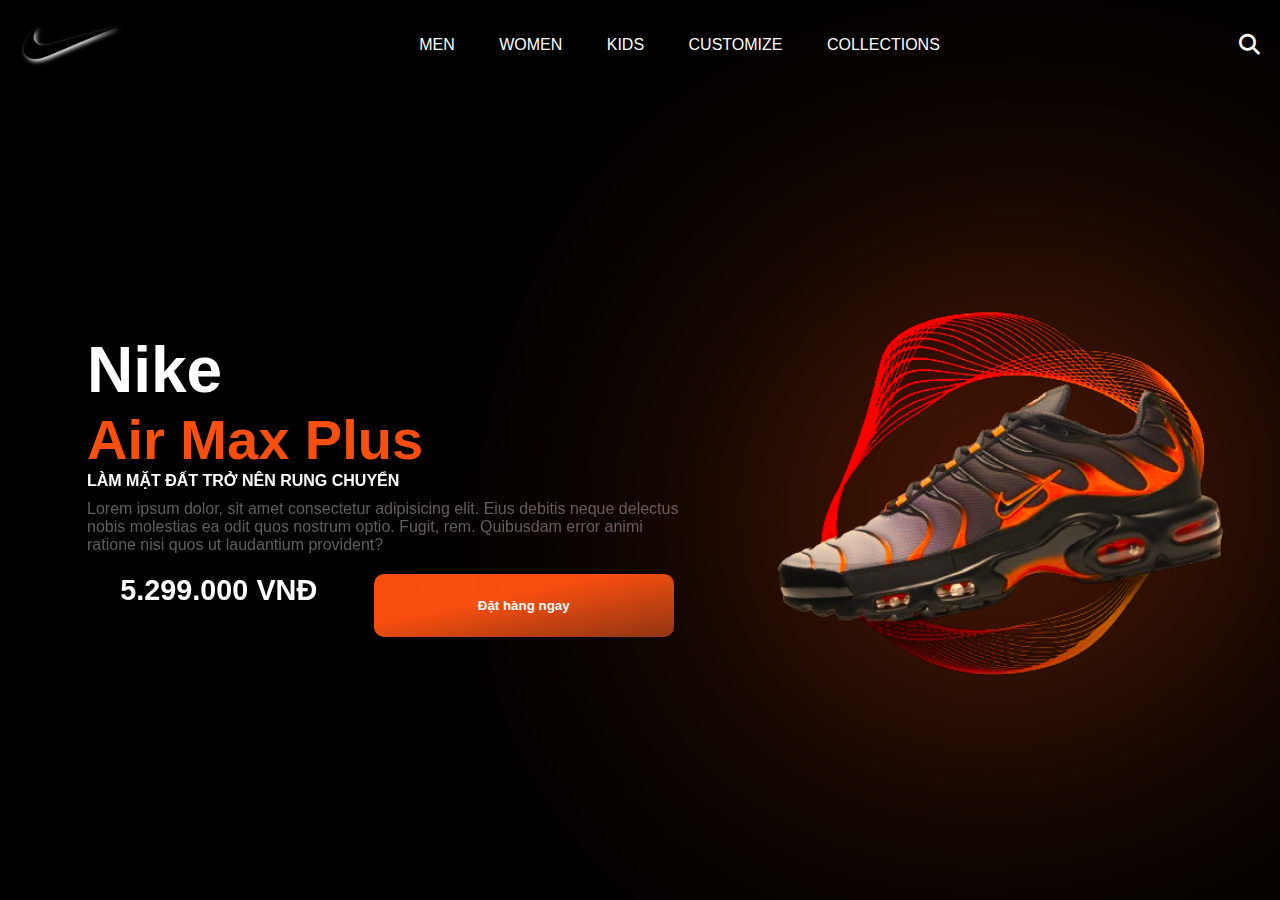
==== Case strudy/index.html @ b63639b7 "add ." ====
<!DOCTYPE html>
<html lang="en">
<head>
    <meta charset="UTF-8">
    <meta name="viewport" content="width=device-width, initial-scale=1.0">
    <link rel="stylesheet" href="https://cdnjs.cloudflare.com/ajax/libs/font-awesome/6.5.1/css/all.min.css">
    <link rel="stylesheet" href="https://unpkg.com/aos@next/dist/aos.css" />
    <link rel="stylesheet" href="style.css">
    <link rel="icon" type="image/x-icon" href="favicon.ico">
    <title>Shoes Store</title>
</head>
<body>
    <nav>
        <div class="container">
            <div class="logo">
                <img src="NikeLogoPNGImage.png" alt="">
            </div>
            <div class="links">
                <a href="">MEN</a>
                <a href="">WOMEN</a>
                <a href="">KIDS</a>
                <a href="">CUSTOMIZE</a>
                <a href="">COLLECTIONS</a>
            </div>
            <div class="search">
                <i class="fa-solid fa-magnifying-glass"></i>
            </div>
        </div>
    </nav>
    <section>
        <div class="content">
            <div class="main-content">
                <h1 data-aos="fade-right" data-aos-duration="2000">Nike</h1>
                <h2 data-aos="fade-left" data-aos-duration="2000" data-aos-delay="200">Air Max Plus</h2>
                <h4 data-aos="fade-right" data-aos-duration="2000" data-aos-delay="400">LÀM MẶT ĐẤT TRỞ NÊN RUNG CHUYỂN</h4>
                <p data-aos="flip-down" data-aos-duration="2000" data-aos-delay="600">Lorem ipsum dolor, sit amet consectetur adipisicing elit. Eius debitis neque delectus nobis molestias ea odit quos nostrum optio. Fugit, rem. Quibusdam error animi ratione nisi quos ut laudantium provident?</p>
                <div class="order">
                    <h3 data-aos="zoom-in-right" data-aos-duration="2000" data-aos-delay="800">5.299.000 VNĐ</h3>
                    <button data-aos="zoom-in-left" data-aos-duration="2000" data-aos-delay="800">Đặt hàng ngay</button>
                </div>
            </div>
            <div class="image">
                <img src="shoes.png" data-aos="zoom-in" data-aos-duration="2000">
            </div>
        </div>
    </section>
    <script src="https://unpkg.com/aos@next/dist/aos.js"></script>
    <script>
      AOS.init({
        offset:1
      });
    </script>
</body>
</html>
---- Case strudy/style.css ----
*{
    padding: 0;
    margin: 0;
    font-family: 'Poppins', sans-serif;
    box-sizing: border-box;
}

body{
    width: 100%;
    height: 100vh;
    overflow: hidden;
    background-color: black;
}

nav{
    width: 100%;
    height: 10vh;
}

.container{
    width: 100%;
    height: 100%;
    display: flex;
    justify-content: space-between;
    align-items: center;
}

.container .logo img{
    margin-left: 20px;
    width: 100px;
    filter: drop-shadow(2px 2px 2px white);
}

.container .links a{
    color: white;
    text-decoration: none;
    cursor: pointer;
    position: relative;
    margin: 0 20px;
    transition: 0.3s linear;
}

.links a::before{
    content: "";
    position: absolute;
    left: 0;
    bottom: -4px;
    width: 0;
    background-color: #f74f10;
    height: 3.5px;
    transition: 0.3s linear;
}

.links a:hover::before,
.links a:hover{
    color: #f74f10;
    width: 100%;
}

.container .search i{
    color: white;
    cursor: pointer;
    font-size: 1.3rem;
    margin-right: 20px;
}

/* Section Starts */

section{
    width: 100%;
    height: 90vh;
}

section .content{
    display: flex;
    width: 100%;
    height: 100%;
    justify-content: space-around;
    align-items: center;
}

.content .main-content{
    color: white;
    max-width: 600px;
    width: 100%;
    margin: 0 auto;
}

.main-content h1{
    font-size: clamp(2rem, 1rem + 5vw, 4rem);
}

.main-content h2{
    color: #f74f10;
    font-size: clamp(2rem, 1rem + 5vw, 3.5rem);
}

.main-content p{
    margin-top: 10px;
    color: #635e5c;
}

.main-content .order{
    display: flex;
    margin: 20px 10px;
    width: 100%;
    justify-content: space-around;
    min-height: 7vh;
}

.order h3{
    font-size: 1.8rem;
}

.order button{
    min-width: 50%;
    margin-left: 10px;
    border: none;
    outline: none;
    border-radius: 10px;
    background: linear-gradient(to bottom right, #f74f10 40%, #8a3313) ;
    color: white;
    font-weight: 700;
    padding: 0 2px;
    font-size: clamp(0.6rem, 1rem 5vw, 3rem);
    transition: 0.1s linear;
}

.order button:hover{
    box-shadow:  0 0 30px #f74f10;
    background: linear-gradient(to bottom right, #8a3313 ,  #f74f10 40%) ;
}

.content .image img{
    max-width: 450px;
    width: 100%;
    margin-right: 100px;
    transform: rotate(40deg) translateX(900px);
    filter: drop-shadow(-10px -10px 200px #f74f10);
}
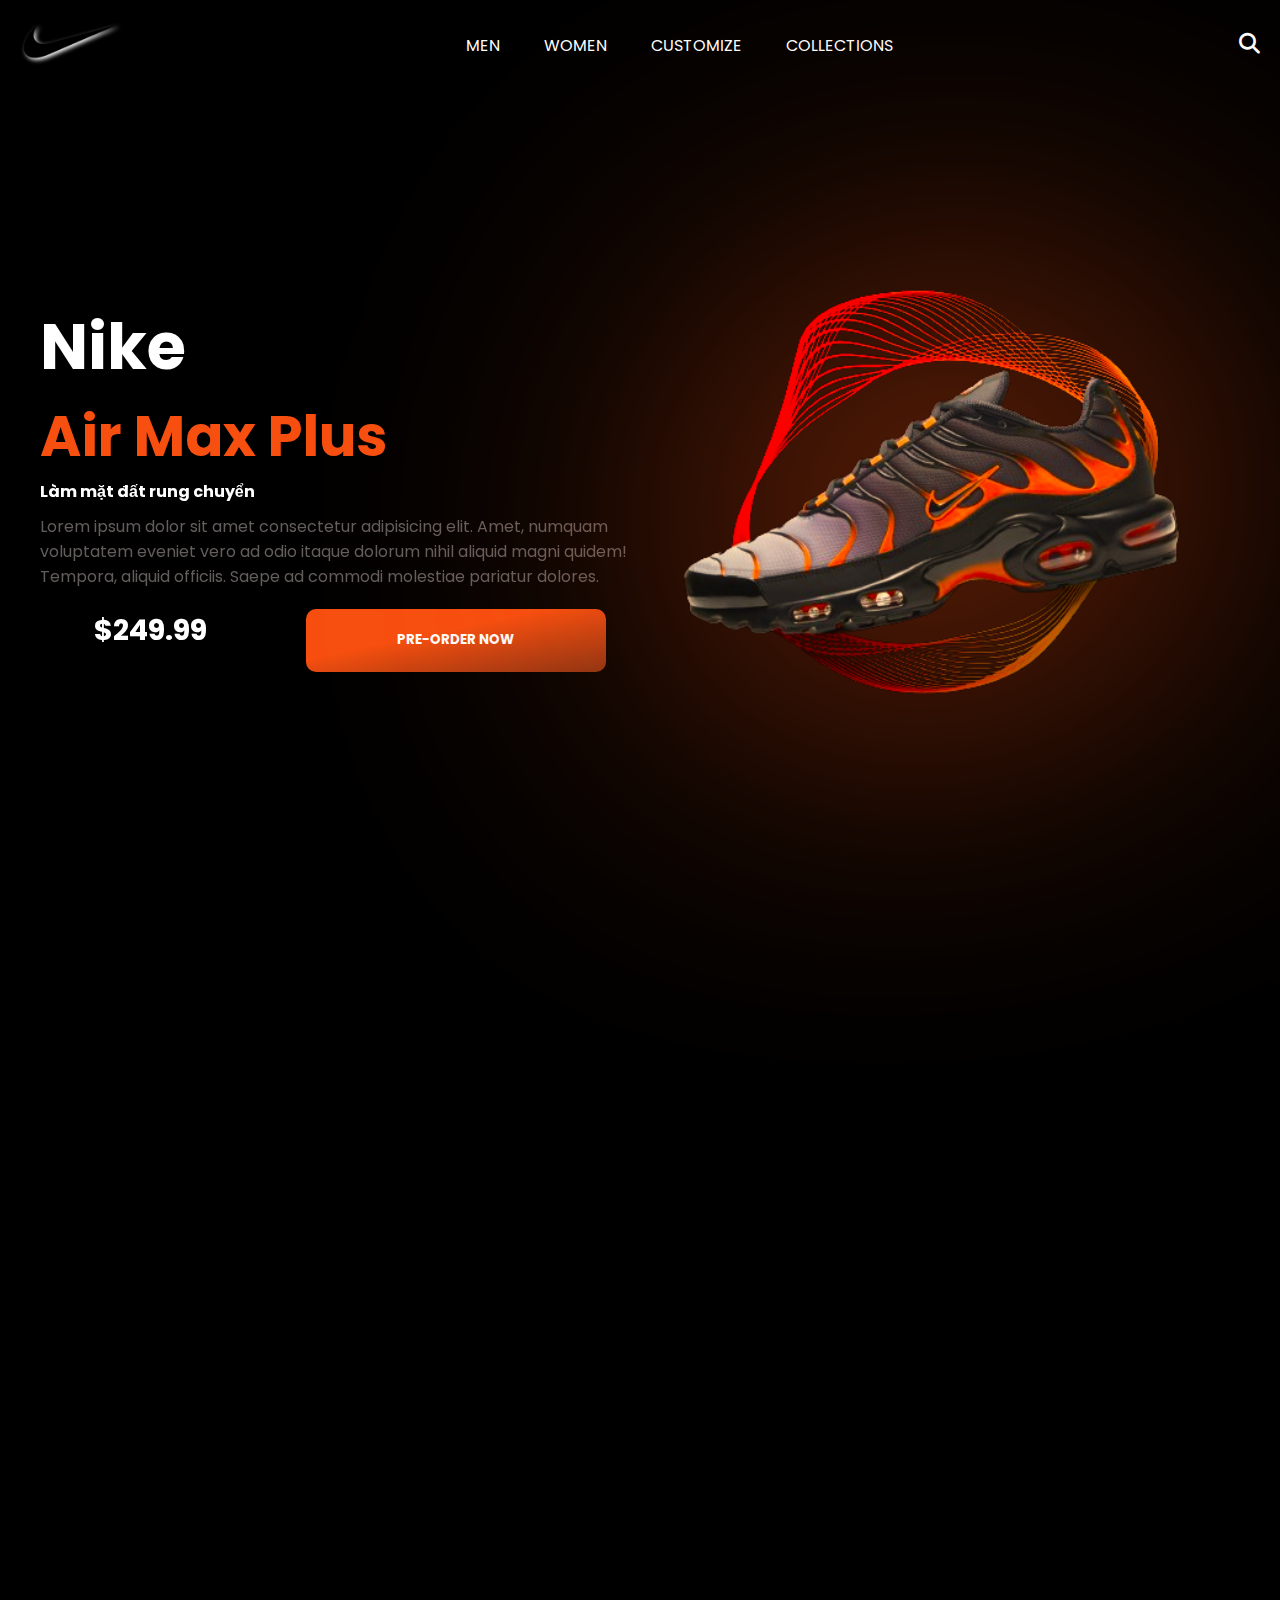
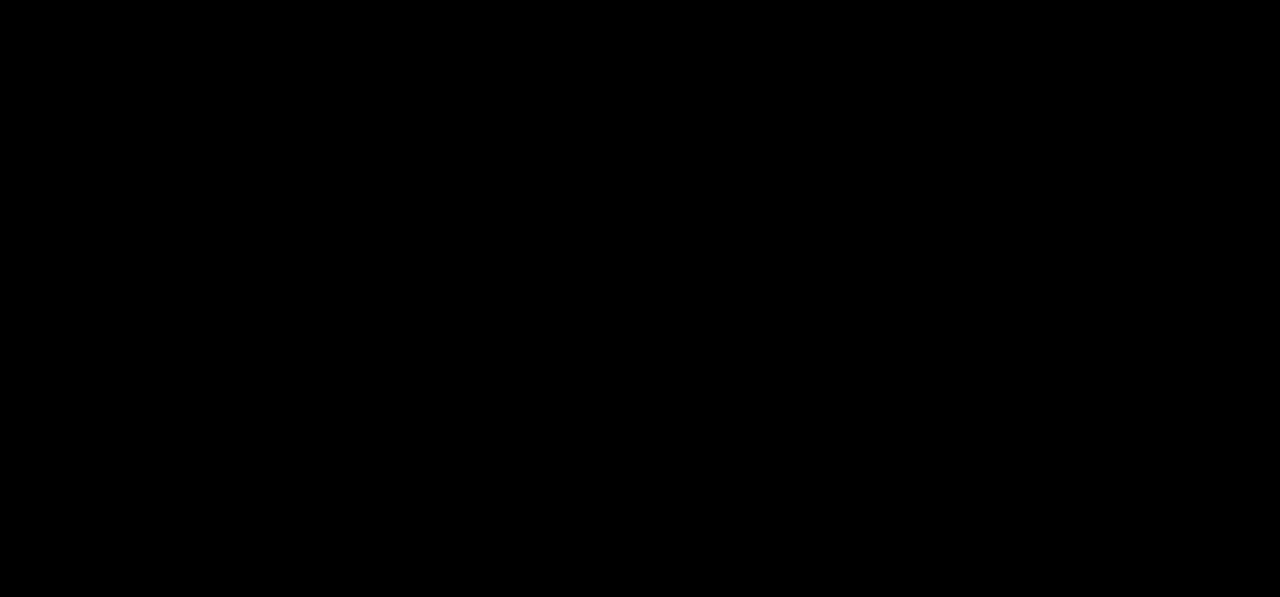
==== commit 231bad55: "add ." ====
--- a/Case strudy/index.html
+++ b/Case strudy/index.html
@@ -16,11 +16,11 @@
                 <img src="NikeLogoPNGImage.png" alt="">
             </div>
             <div class="links">
-                <a href="">MEN</a>
-                <a href="">WOMEN</a>
-                <a href="">KIDS</a>
-                <a href="">CUSTOMIZE</a>
-                <a href="">COLLECTIONS</a>
+                <a href="index.html">MEN</a>
+                <a href="women.html">WOMEN</a>
+                
+                <a href="#">CUSTOMIZE</a>
+                <a href="#">COLLECTIONS</a>
             </div>
             <div class="search">
                 <i class="fa-solid fa-magnifying-glass"></i>
@@ -32,11 +32,28 @@
             <div class="main-content">
                 <h1 data-aos="fade-right" data-aos-duration="2000">Nike</h1>
                 <h2 data-aos="fade-left" data-aos-duration="2000" data-aos-delay="200">Air Max Plus</h2>
-                <h4 data-aos="fade-right" data-aos-duration="2000" data-aos-delay="400">LÀM MẶT ĐẤT TRỞ NÊN RUNG CHUYỂN</h4>
-                <p data-aos="flip-down" data-aos-duration="2000" data-aos-delay="600">Lorem ipsum dolor, sit amet consectetur adipisicing elit. Eius debitis neque delectus nobis molestias ea odit quos nostrum optio. Fugit, rem. Quibusdam error animi ratione nisi quos ut laudantium provident?</p>
+                <h4 data-aos="fade-right" data-aos-duration="2000" data-aos-delay="400">Làm mặt đất rung chuyển</h4>
+                <p data-aos="flip-down" data-aos-duration="2000" data-aos-delay="600">Lorem ipsum dolor sit amet consectetur adipisicing elit. Amet, numquam voluptatem eveniet vero ad odio itaque dolorum nihil aliquid magni quidem! Tempora, aliquid officiis. Saepe ad commodi molestiae pariatur dolores.</p>
                 <div class="order">
-                    <h3 data-aos="zoom-in-right" data-aos-duration="2000" data-aos-delay="800">5.299.000 VNĐ</h3>
-                    <button data-aos="zoom-in-left" data-aos-duration="2000" data-aos-delay="800">Đặt hàng ngay</button>
+                    <h3 data-aos="zoom-in-right" data-aos-duration="2000" data-aos-delay="800">$249.99</h3>
+                    <button data-aos="zoom-in-left" data-aos-duration="2000" data-aos-delay="800">PRE-ORDER NOW</button>
+                </div>
+            </div>
+            <div class="image">
+                <img src="shoes.png" data-aos="zoom-in" data-aos-duration="2000">
+            </div>
+        </div>
+    </section>
+    <section>
+        <div class="content">
+            <div class="main-content">
+                <h1 data-aos="fade-right" data-aos-duration="2000">Nike</h1>
+                <h2 data-aos="fade-left" data-aos-duration="2000" data-aos-delay="200">Air Max Plus</h2>
+                <h4 data-aos="fade-right" data-aos-duration="2000" data-aos-delay="400">Làm mặt đất rung chuyển</h4>
+                <p data-aos="flip-down" data-aos-duration="2000" data-aos-delay="600">Lorem ipsum dolor sit amet consectetur adipisicing elit. Amet, numquam voluptatem eveniet vero ad odio itaque dolorum nihil aliquid magni quidem! Tempora, aliquid officiis. Saepe ad commodi molestiae pariatur dolores.</p>
+                <div class="order">
+                    <h3 data-aos="zoom-in-right" data-aos-duration="2000" data-aos-delay="800">$249.99</h3>
+                    <button data-aos="zoom-in-left" data-aos-duration="2000" data-aos-delay="800">PRE-ORDER NOW</button>
                 </div>
             </div>
             <div class="image">
--- a/Case strudy/style.css
+++ b/Case strudy/style.css
@@ -1,4 +1,4 @@
-
+@import url('https://fonts.googleapis.com/css2?family=Poppins:wght@100;200;300;400;500;600&display=swap');
 *{
     padding: 0;
     margin: 0;
@@ -138,4 +138,39 @@
     margin-right: 100px;
     transform: rotate(40deg) translateX(900px);
     filter: drop-shadow(-10px -10px 200px #f74f10);
+}
+
+@media (max-width:800px){
+    .content{
+        display: flex;
+        width: 100%;
+        flex-direction: column-reverse;
+    }
+
+    .main-content{
+        margin: 0 10px;
+    }
+}
+
+@media (min-width:884px){
+    .content .image img{
+        min-width: 500px;
+    }
+}
+
+@media (max-width:440px){
+    .links{
+        display: none;
+    }
+
+    .content .image img{
+        width: 100%;
+        margin-right: none;
+    }
+}
+.product {
+    display: flex;
+    flex-wrap: wrap;
+    background: yellow;
+    padding: 0px 100px 0px 100px; 
 }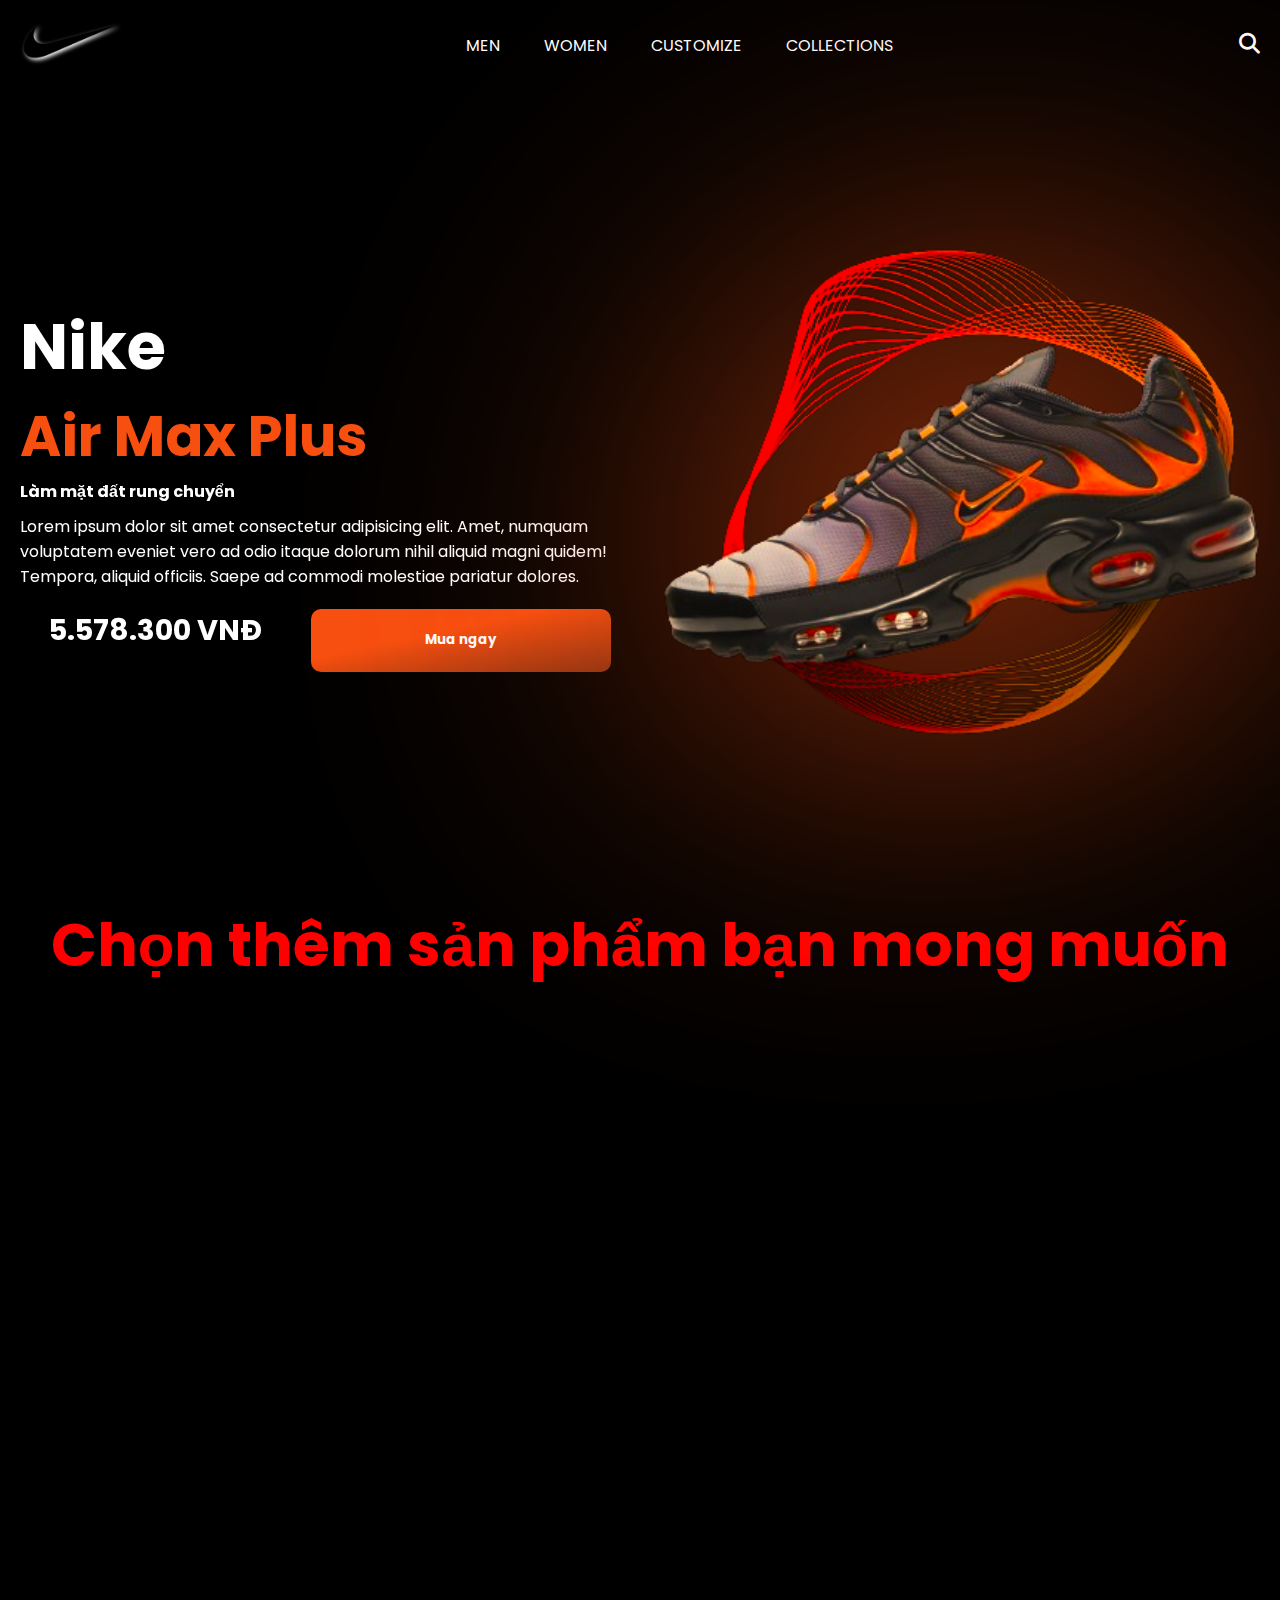
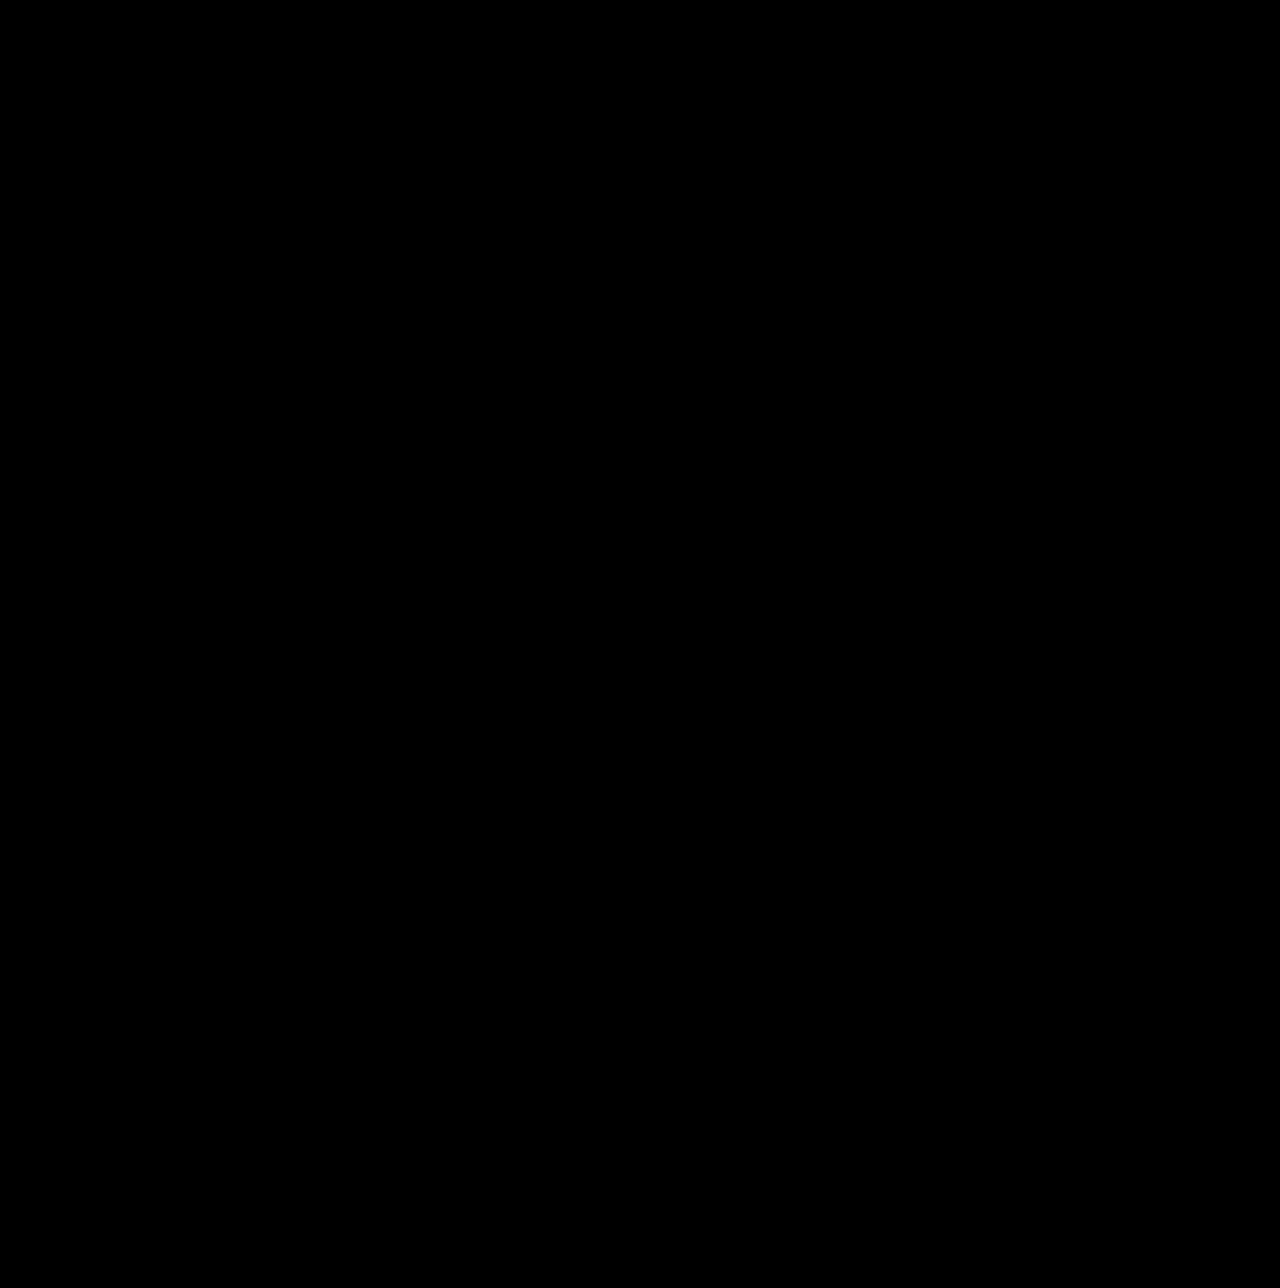
==== commit 27739955: "add case study c01204l1" ====
--- a/Case strudy/index.html
+++ b/Case strudy/index.html
@@ -7,7 +7,7 @@
     <link rel="stylesheet" href="https://unpkg.com/aos@next/dist/aos.css" />
     <link rel="stylesheet" href="style.css">
     <link rel="icon" type="image/x-icon" href="favicon.ico">
-    <title>Shoes Store</title>
+     <title>Shoes Store</title>
 </head>
 <body>
     <nav>
@@ -27,7 +27,7 @@
             </div>
         </div>
     </nav>
-    <section>
+    <section class="section">
         <div class="content">
             <div class="main-content">
                 <h1 data-aos="fade-right" data-aos-duration="2000">Nike</h1>
@@ -35,8 +35,8 @@
                 <h4 data-aos="fade-right" data-aos-duration="2000" data-aos-delay="400">Làm mặt đất rung chuyển</h4>
                 <p data-aos="flip-down" data-aos-duration="2000" data-aos-delay="600">Lorem ipsum dolor sit amet consectetur adipisicing elit. Amet, numquam voluptatem eveniet vero ad odio itaque dolorum nihil aliquid magni quidem! Tempora, aliquid officiis. Saepe ad commodi molestiae pariatur dolores.</p>
                 <div class="order">
-                    <h3 data-aos="zoom-in-right" data-aos-duration="2000" data-aos-delay="800">$249.99</h3>
-                    <button data-aos="zoom-in-left" data-aos-duration="2000" data-aos-delay="800">PRE-ORDER NOW</button>
+                    <h3 data-aos="zoom-in-right" data-aos-duration="2000" data-aos-delay="800">5.578.300 VNĐ</h3>
+                    <button data-aos="zoom-in-left" data-aos-duration="2000" data-aos-delay="800">Mua ngay</button>
                 </div>
             </div>
             <div class="image">
@@ -44,28 +44,103 @@
             </div>
         </div>
     </section>
-    <section>
-        <div class="content">
-            <div class="main-content">
-                <h1 data-aos="fade-right" data-aos-duration="2000">Nike</h1>
-                <h2 data-aos="fade-left" data-aos-duration="2000" data-aos-delay="200">Air Max Plus</h2>
-                <h4 data-aos="fade-right" data-aos-duration="2000" data-aos-delay="400">Làm mặt đất rung chuyển</h4>
-                <p data-aos="flip-down" data-aos-duration="2000" data-aos-delay="600">Lorem ipsum dolor sit amet consectetur adipisicing elit. Amet, numquam voluptatem eveniet vero ad odio itaque dolorum nihil aliquid magni quidem! Tempora, aliquid officiis. Saepe ad commodi molestiae pariatur dolores.</p>
-                <div class="order">
-                    <h3 data-aos="zoom-in-right" data-aos-duration="2000" data-aos-delay="800">$249.99</h3>
-                    <button data-aos="zoom-in-left" data-aos-duration="2000" data-aos-delay="800">PRE-ORDER NOW</button>
+    <section class="section1">
+        <h1>Chọn thêm sản phẩm bạn mong muốn</h1>
+
+    </section>
+    <section class="section1">
+        <div class="container1 reveal">
+            <div class="container11">
+            <div class="card1">
+                <div class="text-card">
+                    <img src="img/air-force-1-07-lv8-shoes-Smph4G.jpg" alt="air-force-1-07">
+                    <h3>Nike Air Force 1 '07 LV8</h3>
+                    <p>3,519,000₫</p>
+                </div>
+                <div class="text-card">
+                    <img src="img/air-force-1-07-shoes-WrLlWX.jpg" alt="img/air-force-1-07">
+                    <h3>Nike Air Force 1 '07</h3>
+                    <p>3,519,000₫</p>
+                </div>
+                <div class="text-card">
+                    <img src="img/air-jordan-1-low-se-shoes-L9LvW5.jpg" alt="air-jordan-1">
+                    <h3>Air Jordan 1 Low SE</h3>
+                    <p>3,519,000₫</p>
                 </div>
             </div>
-            <div class="image">
-                <img src="shoes.png" data-aos="zoom-in" data-aos-duration="2000">
             </div>
         </div>
     </section>
+    <section class="section1">
+        <div class="container1 reveal">
+            <div class="container11">
+            <div class="card1">
+                <div class="text-card">
+                    <img src="img/air-max-systm-shoes-hLmQ85.jpg" alt="air-max">
+                    <h3>Nike Air Max SYSTM</h3>
+                    <p>3,519,000₫</p>
+                </div>
+                <div class="text-card">
+                    <img src="img/cortez-txt-shoes-HhM7W9.jpg" alt="cortez">
+                    <h3>Nike Cortez TXT</h3>
+                    <p>3,519,000₫</p>
+                </div>
+                <div class="text-card">
+                    <img src="img/court-vision-low-next-nature-shoes-h7p8ck.jpg" alt="court">
+                    <h3>Nike Court Vision Low Next Nature</h3>
+                    <p>3,519,000₫</p>
+                </div>
+            </div>
+            </div>
+        </div>
+    </section>
+    <section class="section1">
+        <div class="container1 reveal">
+            <div class="container11">
+            <div class="card1">
+                <div class="text-card">
+                    <img src="img/infinityrn-4-road-running-shoes-50JtjN.jpg" alt="infinityrn4">
+                    <h3>Nike InfinityRN 4 Premium</h3>
+                    <p>3,519,000₫</p>
+                </div>
+                <div class="text-card">
+                    <img src="img/invincible-3-road-running-shoes-0h8j3v.jpg" alt="invincible3">
+                    <h3>Nike Invincible 3</h3>
+                    <p>3,519,000₫</p>
+                </div>
+                <div class="text-card">
+                    <img src="img/killshot-2-leather-shoes-1DJNnt.jpg" alt="killshot">
+                    <h3>Nike Killshot 2 Leather</h3>
+                    <p>3,519,000₫</p>
+                </div>
+            </div>
+            </div>
+        </div>
+    </section>
+  
     <script src="https://unpkg.com/aos@next/dist/aos.js"></script>
     <script>
       AOS.init({
         offset:1
       });
     </script>
+    <script type="text/javascript">
+        window.addEventListener('scroll', reveal)
+        function reveal(){
+            var reveals = document.querySelectorAll('.reveal')
+            for(var i = 0; i < reveals.length; i++){
+                var windowheight = window.innerHeight;
+                var revealtop = reveals[i].getBoundingClientRect().top;
+                var revealpoint =150;
+
+                if(revealtop < windowheight - revealpoint){
+                    reveals[i].classList.add('active');
+                }
+                else {
+                    reveals[i].classList.remove('active');
+                }
+            }
+        }
+    </script>
 </body>
 </html>--- a/Case strudy/style.css
+++ b/Case strudy/style.css
@@ -9,7 +9,7 @@
 body{
     width: 100%;
     height: 100vh;
-    overflow: hidden;
+    overflow: auto;
     background-color: black;
 }
 
@@ -67,12 +67,12 @@
 
 /* Section Starts */
 
-section{
+.section{
     width: 100%;
     height: 90vh;
 }
 
-section .content{
+.section .content{
     display: flex;
     width: 100%;
     height: 100%;
@@ -84,7 +84,7 @@
     color: white;
     max-width: 600px;
     width: 100%;
-    margin: 0 auto;
+    margin: 0px;
 }
 
 .main-content h1{
@@ -98,7 +98,7 @@
 
 .main-content p{
     margin-top: 10px;
-    color: #635e5c;
+    color: #ffffff;
 }
 
 .main-content .order{
@@ -133,7 +133,7 @@
 }
 
 .content .image img{
-    max-width: 450px;
+    max-width: 6000px;
     width: 100%;
     margin-right: 100px;
     transform: rotate(40deg) translateX(900px);
@@ -168,9 +168,100 @@
         margin-right: none;
     }
 }
-.product {
-    display: flex;
+
+.section1 {
+    min-height: 10vh;
+    display: flex;
+    justify-content: center;
+    align-items: center;
+}
+
+.section1:nth-child(1) {
+    color: blue;
+}
+
+.section1:nth-child(2) {
+    color: green;
+    background: #fff;
+}
+
+.section1:nth-child(3) {
+    color: red;
+}
+
+.section1:nth-child(4) {
+    color: #F74F10;
+    background: #000000;
+}
+
+.section1 .container1 {
+    margin: 10px;
+}
+
+.section1 .container1 .container11 {
+    display: flex;
+}
+.section1 h1 {
+    font-size: 60px;
+}
+
+.section1 h2 {
+    font-size: 40px;
+    text-align: center;
+    text-transform: uppercase;
+    color: #fff;
+}
+
+.section1 .card1 {
+    display: flex;
+    width: 100%;
     flex-wrap: wrap;
-    background: yellow;
-    padding: 0px 100px 0px 100px; 
-}+}
+
+.section1 .card1 .text-card {
+    background: #752507;
+    padding: 20px;
+    margin: 20px;
+    border: black;
+    border-radius: 10px;
+    width: 100%;
+    flex-grow: 1;
+}
+.section1 .card1 .text-card img {
+    width: 100%;
+    max-height: auto;
+}
+.section1 .card1 .text-card:hover {
+    background: orange;
+}
+.section1 .card1 .text-card h3 {
+    font-size: 30px;
+    text-align: center;
+    text-transform: uppercase;
+    margin-bottom: 10px;
+    color: #fff;
+}
+.section1 .card1 .text-card p {
+    font-size: 18px;
+    text-align: center;
+    text-transform: uppercase;
+    margin-bottom: 10px;
+    color: #fff;
+}
+
+.reveal {
+    position: relative;
+    transform: translateY(150px);
+    opacity: 0;
+    transition: all 2s ease;
+}
+
+.reveal.active{
+    transform: translateY(0px);
+    opacity: 1;
+}
+@media only screen and (min-width: 900px) {
+    .section1 .card1 .text-card {
+        width: 25%;
+    }
+}
